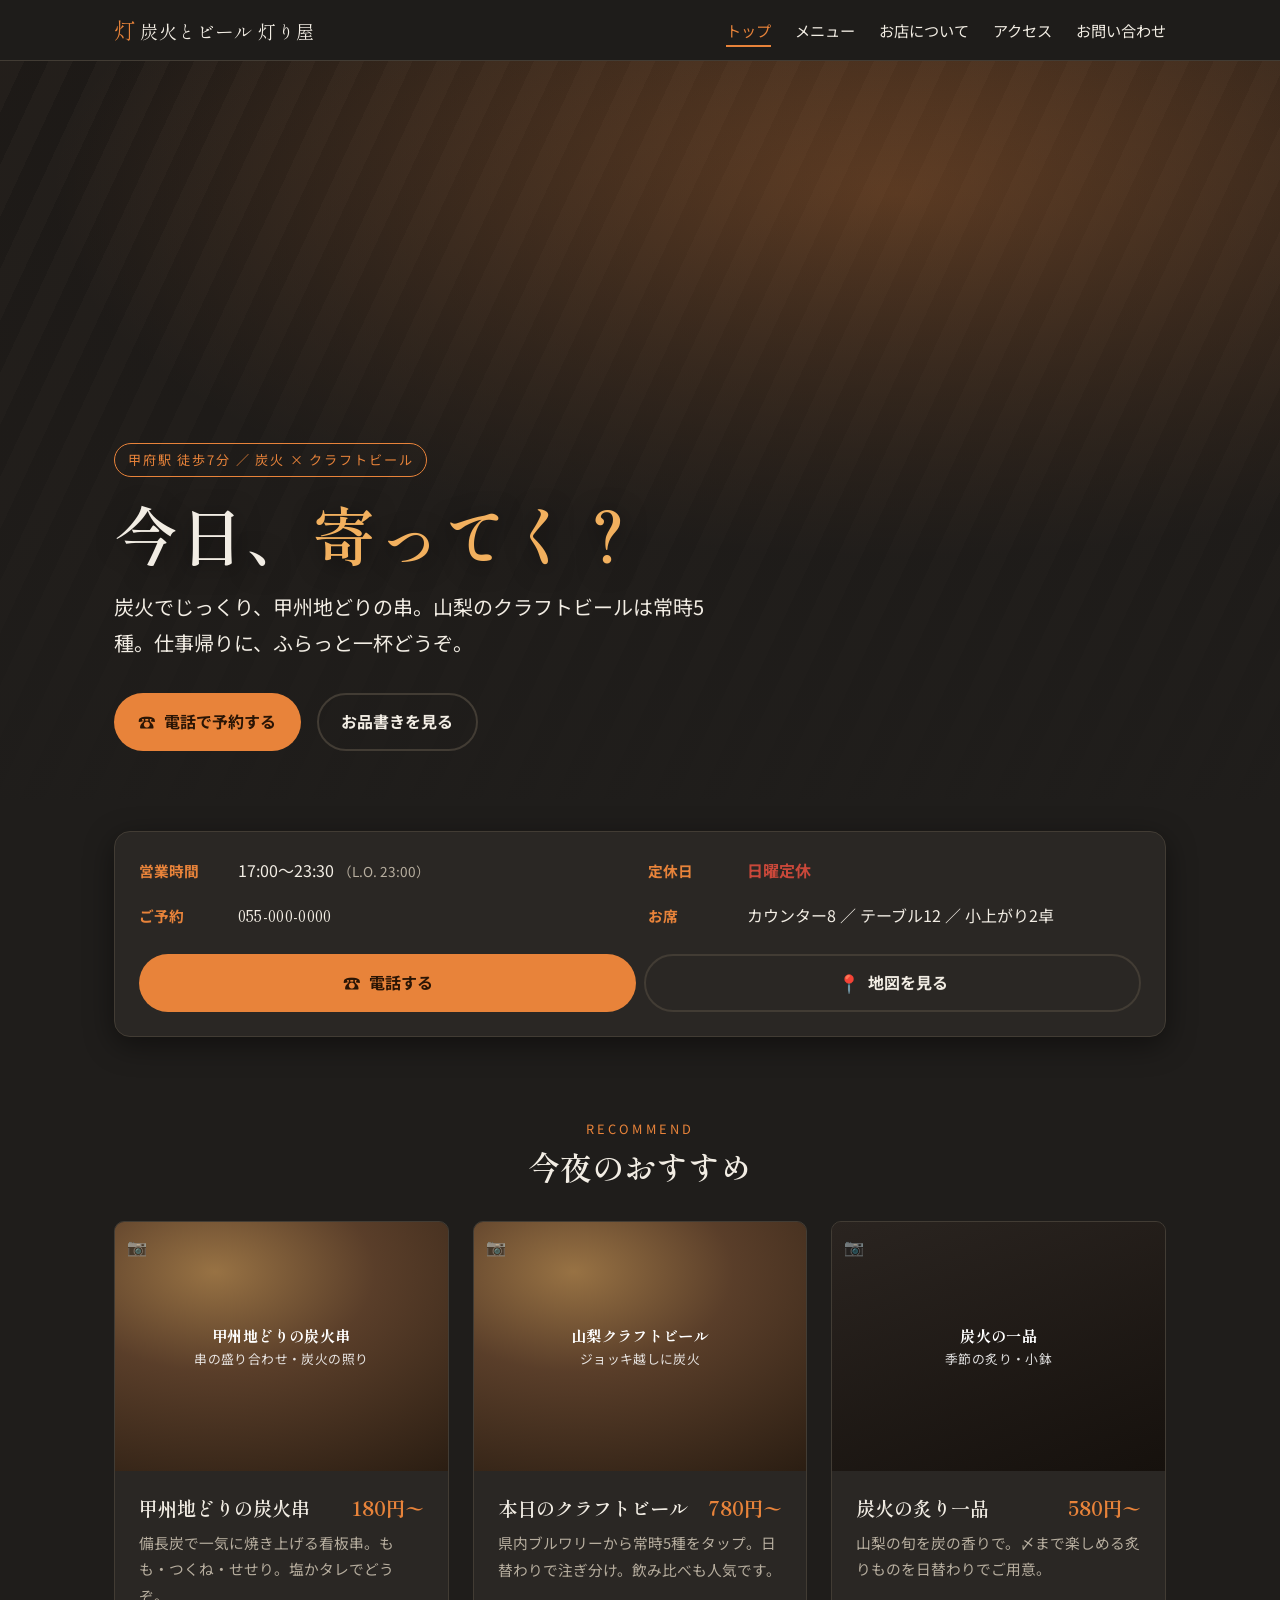
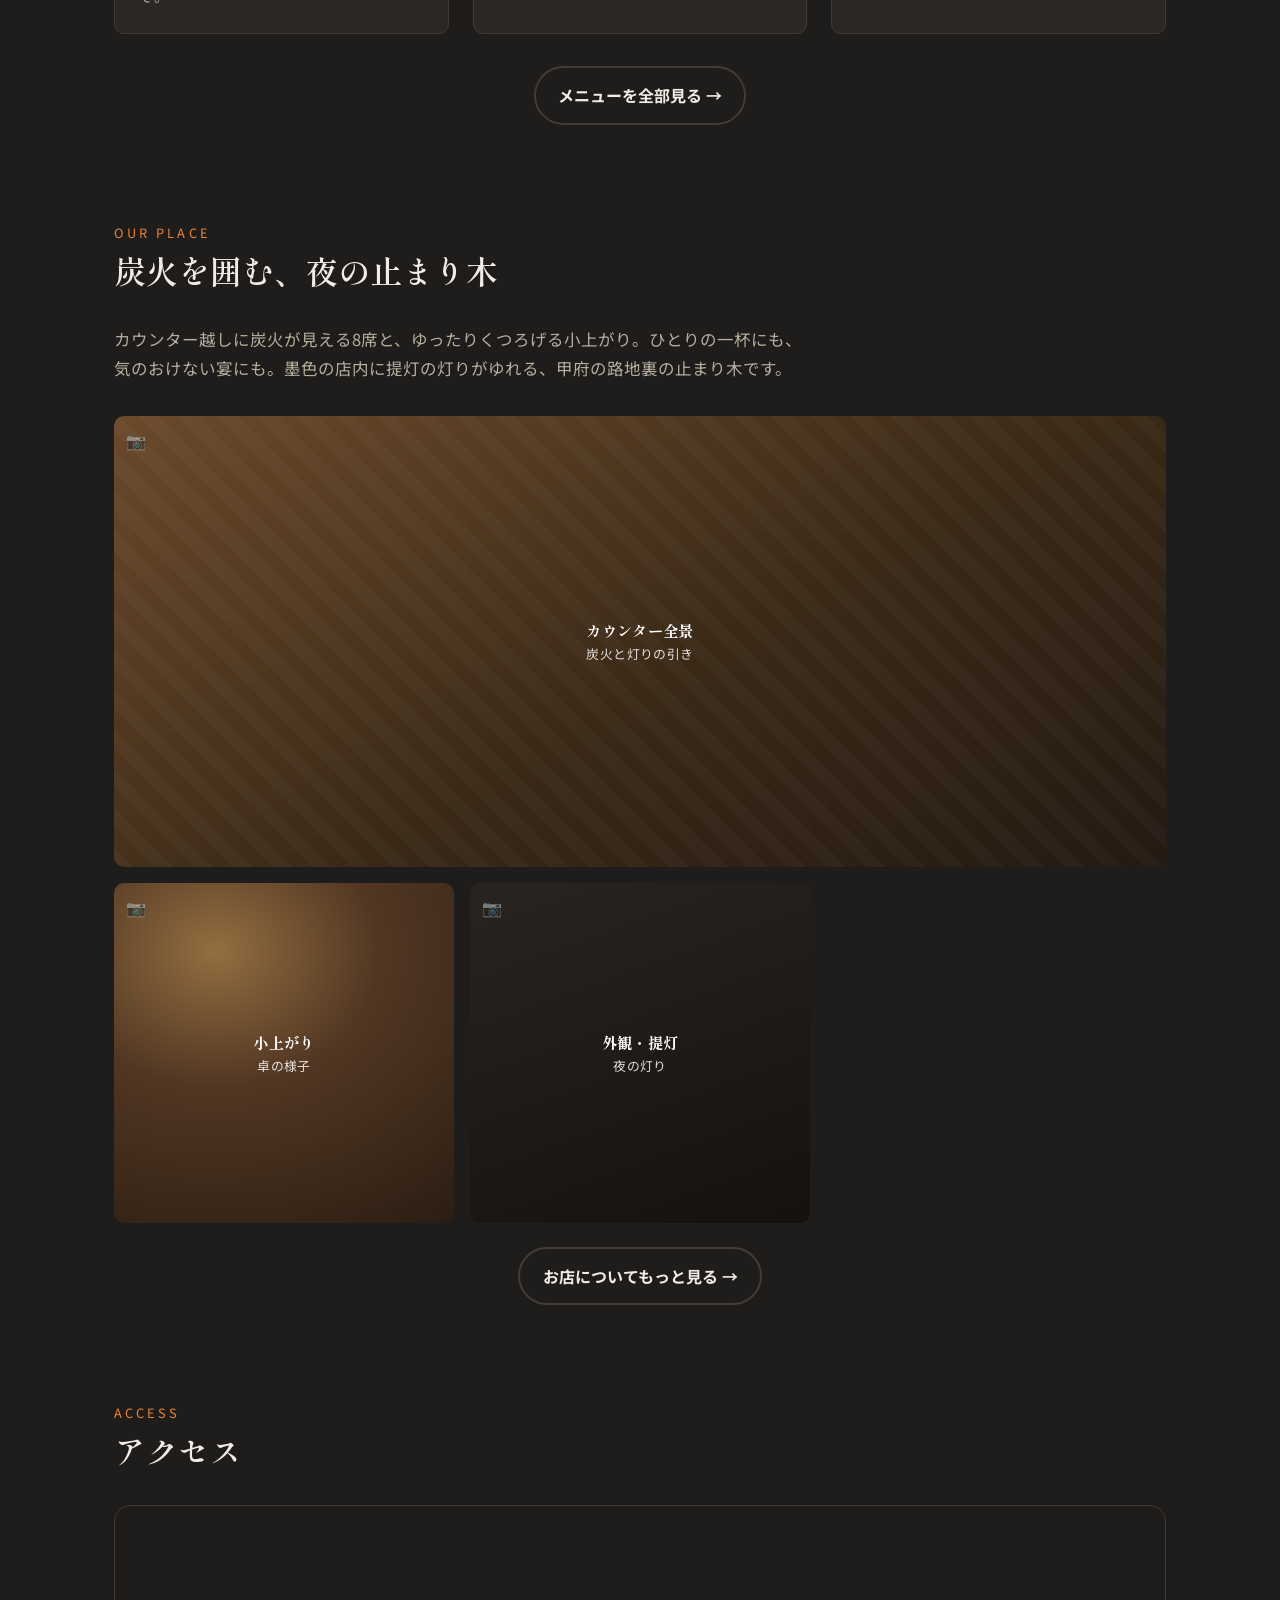
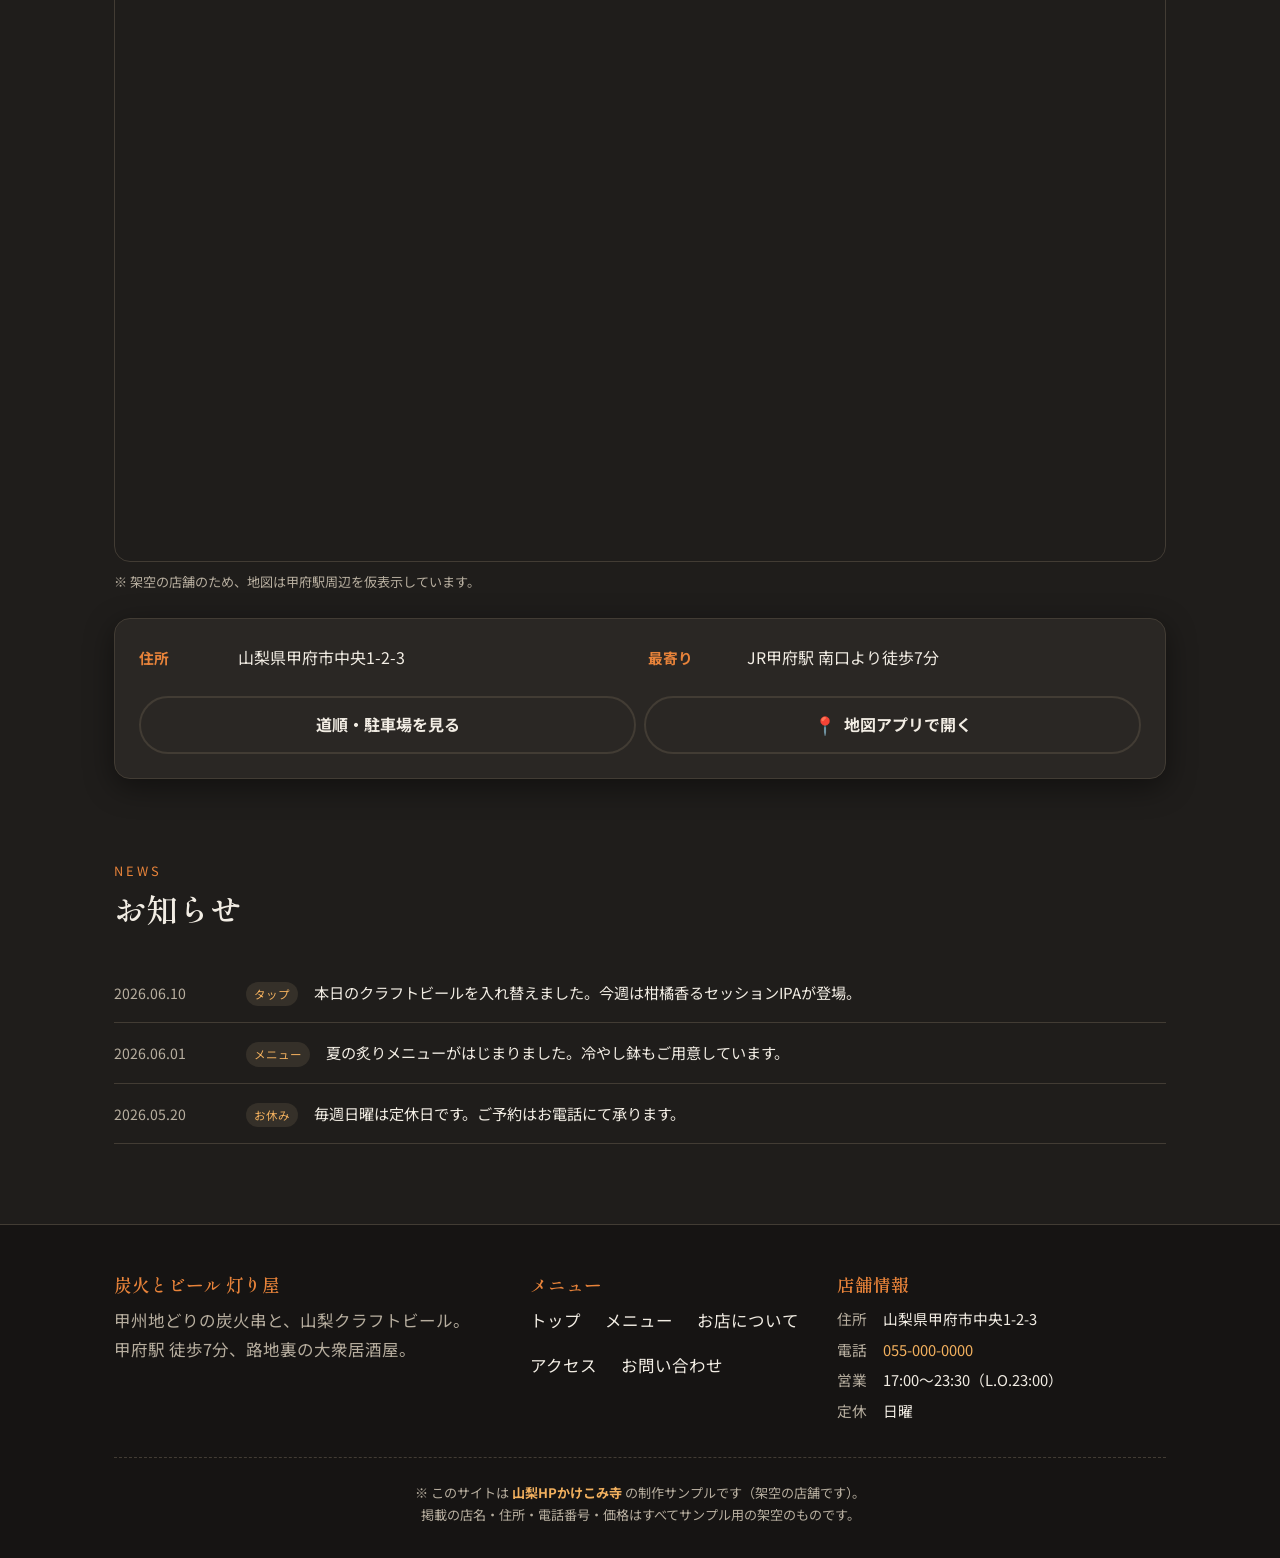
==== index.html @ 6043055e "炭火とビール 灯り屋 サンプルサイト 初版" ====
<!DOCTYPE html>
<html lang="ja">
<head>
  <!-- @parts: head-common（差し替え：title / description / og:url / og:image）
       他ページへ複製する際は title と description と og:url を変更する。 -->
  <meta charset="UTF-8">
  <meta name="viewport" content="width=device-width, initial-scale=1.0">
  <title>トップ｜炭火とビール 灯り屋</title>
  <meta name="description" content="甲府駅 徒歩7分。甲州地どりの炭火串と山梨クラフトビール常時5種。カウンターと小上がりの大衆居酒屋「灯り屋（あかりや）」。今日、寄ってく？">

  <!-- OGP -->
  <meta property="og:type" content="website">
  <meta property="og:site_name" content="炭火とビール 灯り屋">
  <meta property="og:title" content="炭火とビール 灯り屋｜甲府の炭火串とクラフトビール">
  <meta property="og:description" content="甲州地どりの炭火串と山梨クラフトビール常時5種。甲府駅 徒歩7分の大衆居酒屋。">
  <meta property="og:url" content="./index.html">
  <meta property="og:image" content="./assets/img/ogp.png">
  <meta name="twitter:card" content="summary_large_image">

  <link rel="icon" type="image/svg+xml" href="assets/img/favicon.svg">
  <link rel="preconnect" href="https://fonts.googleapis.com">
  <link rel="preconnect" href="https://fonts.gstatic.com" crossorigin>
  <link href="https://fonts.googleapis.com/css2?family=Noto+Sans+JP:wght@400;500;700&family=Shippori+Mincho:wght@500;600;700&display=swap" rel="stylesheet">
  <link rel="stylesheet" href="assets/css/style.css">
  <!-- /@parts -->
</head>
<body>
  <!-- @parts: header（差し替え：brand文言・ナビ項目。全ページ共通＝同一HTMLを複製）
       現在ページのナビには aria-current="page" を付ける。 -->
  <header class="site-header">
    <div class="container site-header__inner">
      <p class="brand">
        <a href="index.html">
          <span class="brand__mark">灯</span>
          <span class="brand__name">炭火とビール 灯り屋</span>
        </a>
      </p>
      <button class="nav-toggle" type="button" aria-expanded="false" aria-controls="globalNav" aria-label="メニューを開く">
        <span></span><span></span><span></span>
      </button>
      <nav class="global-nav" id="globalNav" aria-label="メインメニュー">
        <ul>
          <li><a href="index.html" aria-current="page">トップ</a></li>
          <li><a href="menu.html">メニュー</a></li>
          <li><a href="about.html">お店について</a></li>
          <li><a href="access.html">アクセス</a></li>
          <li><a href="contact.html">お問い合わせ</a></li>
        </ul>
      </nav>
    </div>
  </header>
  <!-- /@parts -->

  <main>
    <!-- ヒーロー（FV）：店の雰囲気＋キャッチ「今日、寄ってく？」 -->
    <section class="hero">
      <div class="hero__media">
        <div class="container hero__inner">
          <span class="hero__badge">甲府駅 徒歩7分 ／ 炭火 × クラフトビール</span>
          <h1 class="hero__catch">今日、<span class="em">寄ってく？</span></h1>
          <p class="hero__sub">炭火でじっくり、甲州地どりの串。山梨のクラフトビールは常時5種。仕事帰りに、ふらっと一杯どうぞ。</p>
          <div class="hero__cta">
            <a class="btn btn--primary" href="tel:055-000-0000"><span class="btn__ico">☎</span>電話で予約する</a>
            <a class="btn btn--ghost" href="menu.html">お品書きを見る</a>
          </div>
        </div>
      </div>
    </section>

    <!-- @parts: info-card（差し替え：営業時間・定休・tel・地図URL）
         FV直下に配置。「今やってる？電話は？地図は？」に即答する最重要ブロック。 -->
    <section class="section section--tight" id="info" aria-labelledby="info-title">
      <div class="container">
        <h2 class="sr-only" id="info-title">営業情報</h2>
        <div class="info-card">
          <div class="info-card__grid">
            <dl class="info-row">
              <dt>営業時間</dt>
              <dd>17:00〜23:30 <span class="lo">（L.O. 23:00）</span></dd>
            </dl>
            <dl class="info-row">
              <dt>定休日</dt>
              <dd><span class="badge-closed">日曜定休</span></dd>
            </dl>
            <dl class="info-row">
              <dt>ご予約</dt>
              <dd class="info-card__tel"><a href="tel:055-000-0000">055-000-0000</a></dd>
            </dl>
            <dl class="info-row">
              <dt>お席</dt>
              <dd>カウンター8 ／ テーブル12 ／ 小上がり2卓</dd>
            </dl>
          </div>
          <div class="info-card__actions">
            <a class="btn btn--primary" href="tel:055-000-0000"><span class="btn__ico">☎</span>電話する</a>
            <a class="btn btn--ghost" href="https://www.google.com/maps/search/?api=1&query=山梨県甲府市中央1-2-3" target="_blank" rel="noopener"><span class="btn__ico">📍</span>地図を見る</a>
          </div>
        </div>
      </div>
    </section>
    <!-- /@parts -->

    <!-- @parts: recommend-grid（差し替え：3品の画像・名前・価格・説明）
         画像は .ph（CSSダミー）。撮影後 <img> に差し替える。 -->
    <section class="section" id="recommend" aria-labelledby="rec-title">
      <div class="container">
        <header class="section-head section-head--center">
          <span class="section-head__en">RECOMMEND</span>
          <h2 class="section-head__ja" id="rec-title">今夜のおすすめ</h2>
        </header>
        <div class="recommend__grid">

          <article class="rec-card">
            <div class="rec-card__media">
              <div class="ph ph--warm"><span class="ph__label"><strong>甲州地どりの炭火串</strong>串の盛り合わせ・炭火の照り</span></div>
            </div>
            <div class="rec-card__body">
              <h3 class="rec-card__name">甲州地どりの炭火串 <span class="rec-card__price">180円〜</span></h3>
              <p class="rec-card__desc">備長炭で一気に焼き上げる看板串。もも・つくね・せせり。塩かタレでどうぞ。</p>
            </div>
          </article>

          <article class="rec-card">
            <div class="rec-card__media">
              <div class="ph ph--warm"><span class="ph__label"><strong>山梨クラフトビール</strong>ジョッキ越しに炭火</span></div>
            </div>
            <div class="rec-card__body">
              <h3 class="rec-card__name">本日のクラフトビール <span class="rec-card__price">780円〜</span></h3>
              <p class="rec-card__desc">県内ブルワリーから常時5種をタップ。日替わりで注ぎ分け。飲み比べも人気です。</p>
            </div>
          </article>

          <article class="rec-card">
            <div class="rec-card__media">
              <div class="ph ph--dark"><span class="ph__label"><strong>炭火の一品</strong>季節の炙り・小鉢</span></div>
            </div>
            <div class="rec-card__body">
              <h3 class="rec-card__name">炭火の炙り一品 <span class="rec-card__price">580円〜</span></h3>
              <p class="rec-card__desc">山梨の旬を炭の香りで。〆まで楽しめる炙りものを日替わりでご用意。</p>
            </div>
          </article>

        </div>
        <p class="center" style="margin-top:var(--space-5)">
          <a class="btn btn--ghost" href="menu.html">メニューを全部見る →</a>
        </p>
      </div>
    </section>
    <!-- /@parts -->

    <!-- 店内紹介 -->
    <section class="section" id="store" aria-labelledby="store-title">
      <div class="container">
        <header class="section-head">
          <span class="section-head__en">OUR PLACE</span>
          <h2 class="section-head__ja" id="store-title">炭火を囲む、夜の止まり木</h2>
        </header>
        <p class="lead">カウンター越しに炭火が見える8席と、ゆったりくつろげる小上がり。ひとりの一杯にも、気のおけない宴にも。墨色の店内に提灯の灯りがゆれる、甲府の路地裏の止まり木です。</p>
        <div class="gallery" style="margin-top:var(--space-5)">
          <div class="gallery__item"><div class="ph"><span class="ph__label"><strong>カウンター全景</strong>炭火と灯りの引き</span></div></div>
          <div class="gallery__item"><div class="ph ph--warm"><span class="ph__label"><strong>小上がり</strong>卓の様子</span></div></div>
          <div class="gallery__item"><div class="ph ph--dark"><span class="ph__label"><strong>外観・提灯</strong>夜の灯り</span></div></div>
        </div>
        <p class="center" style="margin-top:var(--space-4)">
          <a class="btn btn--ghost" href="about.html">お店についてもっと見る →</a>
        </p>
      </div>
    </section>

    <!-- @parts: access-section（トップ用ダイジェスト。詳細は access.html） -->
    <section class="section" id="access" aria-labelledby="access-title">
      <div class="container">
        <header class="section-head">
          <span class="section-head__en">ACCESS</span>
          <h2 class="section-head__ja" id="access-title">アクセス</h2>
        </header>
        <div class="map-embed">
          <iframe
            title="灯り屋 周辺地図（甲府駅周辺・仮表示）"
            src="https://www.google.com/maps?q=%E7%94%B2%E5%BA%9C%E9%A7%85&output=embed"
            loading="lazy" referrerpolicy="no-referrer-when-downgrade"></iframe>
        </div>
        <p class="map-note">※ 架空の店舗のため、地図は甲府駅周辺を仮表示しています。</p>
        <div class="info-card" style="margin-top:var(--space-4)">
          <div class="info-card__grid">
            <dl class="info-row"><dt>住所</dt><dd>山梨県甲府市中央1-2-3</dd></dl>
            <dl class="info-row"><dt>最寄り</dt><dd>JR甲府駅 南口より徒歩7分</dd></dl>
          </div>
          <div class="info-card__actions">
            <a class="btn btn--ghost" href="access.html">道順・駐車場を見る</a>
            <a class="btn btn--ghost" href="https://www.google.com/maps/search/?api=1&query=山梨県甲府市中央1-2-3" target="_blank" rel="noopener"><span class="btn__ico">📍</span>地図アプリで開く</a>
          </div>
        </div>
      </div>
    </section>
    <!-- /@parts -->

    <!-- @parts: news-list（差し替え：日付・タグ・本文。新着を上に足すだけ） -->
    <section class="section section--tight" id="news" aria-labelledby="news-title">
      <div class="container">
        <header class="section-head">
          <span class="section-head__en">NEWS</span>
          <h2 class="section-head__ja" id="news-title">お知らせ</h2>
        </header>
        <ul class="news-list">
          <li class="news-item">
            <span class="news-item__date">2026.06.10</span>
            <span class="news-item__tag">タップ</span>
            <span class="news-item__text">本日のクラフトビールを入れ替えました。今週は柑橘香るセッションIPAが登場。</span>
          </li>
          <li class="news-item">
            <span class="news-item__date">2026.06.01</span>
            <span class="news-item__tag">メニュー</span>
            <span class="news-item__text">夏の炙りメニューがはじまりました。冷やし鉢もご用意しています。</span>
          </li>
          <li class="news-item">
            <span class="news-item__date">2026.05.20</span>
            <span class="news-item__tag">お休み</span>
            <span class="news-item__text">毎週日曜は定休日です。ご予約はお電話にて承ります。</span>
          </li>
        </ul>
      </div>
    </section>
    <!-- /@parts -->
  </main>

  <!-- @parts: footer（全ページ共通＝同一HTMLを複製。サンプル注記は必ず残す） -->
  <footer class="site-footer">
    <div class="container">
      <div class="site-footer__grid">
        <div>
          <h3>炭火とビール 灯り屋</h3>
          <p class="text-mute">甲州地どりの炭火串と、山梨クラフトビール。<br>甲府駅 徒歩7分、路地裏の大衆居酒屋。</p>
        </div>
        <nav class="site-footer__nav" aria-label="フッターメニュー">
          <h3>メニュー</h3>
          <ul>
            <li><a href="index.html">トップ</a></li>
            <li><a href="menu.html">メニュー</a></li>
            <li><a href="about.html">お店について</a></li>
            <li><a href="access.html">アクセス</a></li>
            <li><a href="contact.html">お問い合わせ</a></li>
          </ul>
        </nav>
        <div>
          <h3>店舗情報</h3>
          <dl>
            <dt>住所</dt><dd>山梨県甲府市中央1-2-3</dd>
            <dt>電話</dt><dd><a href="tel:055-000-0000">055-000-0000</a></dd>
            <dt>営業</dt><dd>17:00〜23:30（L.O.23:00）</dd>
            <dt>定休</dt><dd>日曜</dd>
          </dl>
        </div>
      </div>
      <p class="footer-note">
        ※ このサイトは <strong>山梨HPかけこみ寺</strong> の制作サンプルです（架空の店舗です）。<br>
        掲載の店名・住所・電話番号・価格はすべてサンプル用の架空のものです。
      </p>
    </div>
  </footer>
  <!-- /@parts -->

  <!-- @parts: mobile-callbar（差し替え：tel番号・地図URL。スマホのみ表示） -->
  <nav class="callbar" aria-label="クイック操作">
    <a class="callbar__tel" href="tel:055-000-0000"><span class="callbar__ico">☎</span>電話する</a>
    <a class="callbar__map" href="https://www.google.com/maps/search/?api=1&query=山梨県甲府市中央1-2-3" target="_blank" rel="noopener"><span class="callbar__ico">📍</span>地図を見る</a>
  </nav>
  <!-- /@parts -->

  <script src="assets/js/main.js"></script>
</body>
</html>
---- assets/css/style.css ----
/* ==========================================================================
   炭火とビール 灯り屋 — style.css
   山梨HPかけこみ寺 制作サンプル
   --------------------------------------------------------------------------
   色・余白・フォントは :root に集約。実案件への流用時はここを差し替える。
   目次:
     1. @parts: design-tokens（CSS変数）
     2. リセット & ベース
     3. レイアウト・ユーティリティ
     4. @parts: header
     5. @parts: mobile-callbar（固定電話バー）
     6. @parts: footer
     7. ボタン
     8. ヒーロー（FV）
     9. @parts: info-card（営業情報カード）
    10. @parts: recommend-grid（おすすめ3品）
    11. セクション共通・見出し
    12. @parts: menu-category（メニュー表）／本日のタップ
    13. about（こだわり・ギャラリー）
    14. @parts: access-section（地図・道順・駐車場）
    15. @parts: news-list（お知らせ）
    16. contact（電話導線・フォーム）
    17. 404
    18. プレースホルダ画像（CSSダミー）
    19. レスポンシブ（768px / 1200px）
   ========================================================================== */

/* 1. ====================================================================== */
/* @parts: design-tokens
   実案件への流用時、ほぼここだけ書き換えれば配色・余白が切り替わる。 */
:root {
  /* ---- 配色 ---- */
  --color-bg:        #1F1D1B; /* 墨色（地） */
  --color-bg-2:      #2A2724; /* 一段明るい墨（カード等） */
  --color-bg-3:      #353029; /* さらに明るい面 */
  --color-text:      #F2EDE4; /* 生成りの文字色 */
  --color-text-mute: #B7AE9F; /* 補足テキスト */
  --color-accent:    #E8833A; /* 炭火・提灯の暖色（主アクセント） */
  --color-accent-2:  #F2B05E; /* 明るい暖色（ホバー等） */
  --color-wood:      #6B4A2B; /* 木の質感の差し色 */
  --color-line:      #423C34; /* 区切り線 */
  --color-danger:    #C9483A; /* 注意・定休など */

  /* ---- フォント ---- */
  --font-body:    "Noto Sans JP", system-ui, sans-serif;
  --font-heading: "Shippori Mincho", "Noto Serif JP", serif;

  /* ---- 余白スケール ---- */
  --space-1: 0.25rem;
  --space-2: 0.5rem;
  --space-3: 1rem;
  --space-4: 1.5rem;
  --space-5: 2rem;
  --space-6: 3rem;
  --space-7: 4rem;

  /* ---- レイアウト ---- */
  --maxw: 1100px;
  --radius: 10px;
  --radius-lg: 16px;
  --shadow: 0 8px 30px rgba(0,0,0,.45);

  /* ---- 固定バーの高さ（スマホ） ---- */
  --mobilebar-h: 64px;
}
/* /@parts */

/* 2. リセット & ベース ================================================== */
*, *::before, *::after { box-sizing: border-box; }
* { margin: 0; padding: 0; }
html { -webkit-text-size-adjust: 100%; scroll-behavior: smooth; }

body {
  font-family: var(--font-body);
  background: var(--color-bg);
  color: var(--color-text);
  line-height: 1.8;
  font-size: 16px;
  /* 下部の固定バーに本文が隠れないよう余白を確保（スマホ） */
  padding-bottom: calc(var(--mobilebar-h) + env(safe-area-inset-bottom, 0px));
}

img { max-width: 100%; height: auto; display: block; }
a { color: var(--color-accent-2); text-decoration: none; }
a:hover { text-decoration: underline; }
ul { list-style: none; }
h1, h2, h3, h4 { font-family: var(--font-heading); font-weight: 600; line-height: 1.4; }

:focus-visible { outline: 2px solid var(--color-accent-2); outline-offset: 2px; }

/* 3. レイアウト・ユーティリティ ======================================== */
.container { width: 100%; max-width: var(--maxw); margin-inline: auto; padding-inline: var(--space-4); }
.section { padding-block: var(--space-6); }
.section--tight { padding-block: var(--space-5); }
.text-mute { color: var(--color-text-mute); }
.accent { color: var(--color-accent); }
.center { text-align: center; }
.sr-only {
  position: absolute; width: 1px; height: 1px; padding: 0; margin: -1px;
  overflow: hidden; clip: rect(0,0,0,0); white-space: nowrap; border: 0;
}

/* 4. ====================================================================== */
/* @parts: header（差し替え：店名ロゴ文言・ナビ項目） */
.site-header {
  position: sticky; top: 0; z-index: 50;
  background: rgba(31,29,27,.92);
  backdrop-filter: blur(6px);
  border-bottom: 1px solid var(--color-line);
}
.site-header__inner {
  display: flex; align-items: center; justify-content: space-between;
  gap: var(--space-3); min-height: 60px;
}
.brand { display: flex; align-items: baseline; gap: .5em; font-family: var(--font-heading); }
.brand__mark { color: var(--color-accent); font-size: 1.35rem; }
.brand__name { font-size: 1.15rem; letter-spacing: .04em; }
.brand__sub { font-size: .7rem; color: var(--color-text-mute); letter-spacing: .1em; }
.brand a { color: inherit; }
.brand a:hover { text-decoration: none; }

.nav-toggle {
  display: inline-flex; flex-direction: column; gap: 5px;
  width: 44px; height: 44px; align-items: center; justify-content: center;
  background: transparent; border: 1px solid var(--color-line); border-radius: 8px;
  cursor: pointer;
}
.nav-toggle span { display: block; width: 22px; height: 2px; background: var(--color-text); transition: .25s; }
.nav-toggle[aria-expanded="true"] span:nth-child(1) { transform: translateY(7px) rotate(45deg); }
.nav-toggle[aria-expanded="true"] span:nth-child(2) { opacity: 0; }
.nav-toggle[aria-expanded="true"] span:nth-child(3) { transform: translateY(-7px) rotate(-45deg); }

.global-nav ul { display: flex; gap: var(--space-4); }
.global-nav a {
  color: var(--color-text); font-size: .95rem; padding-block: .3em;
  border-bottom: 2px solid transparent;
}
.global-nav a:hover { color: var(--color-accent-2); text-decoration: none; }
.global-nav a[aria-current="page"] { color: var(--color-accent); border-bottom-color: var(--color-accent); }
/* /@parts */

/* 5. ====================================================================== */
/* @parts: mobile-callbar（差し替え：tel番号・地図URL）
   スマホ最重要UI。画面下に固定で [電話する][地図を見る]。 */
.callbar {
  position: fixed; left: 0; right: 0; bottom: 0; z-index: 60;
  display: grid; grid-template-columns: 1fr 1fr;
  background: var(--color-bg-2);
  border-top: 1px solid var(--color-line);
  padding-bottom: env(safe-area-inset-bottom, 0px);
}
.callbar a {
  display: flex; align-items: center; justify-content: center; gap: .4em;
  min-height: var(--mobilebar-h); font-weight: 700; font-size: 1.02rem;
  color: var(--color-text); text-decoration: none;
}
.callbar a:hover { text-decoration: none; }
.callbar__tel { background: var(--color-accent); color: #2a1505; }
.callbar__map { background: var(--color-bg-3); }
.callbar__ico { font-size: 1.2em; line-height: 1; }
/* デスクトップでは非表示（スマホ限定UI） */
@media (min-width: 768px) { .callbar { display: none; } body { padding-bottom: 0; } }
/* /@parts */

/* 6. ====================================================================== */
/* @parts: footer（差し替え：店名・住所・tel・サンプル注記は固定で残す） */
.site-footer {
  background: #161413; border-top: 1px solid var(--color-line);
  padding-block: var(--space-6) var(--space-5); margin-top: var(--space-6);
}
.site-footer__grid { display: grid; gap: var(--space-5); grid-template-columns: 1fr; }
.site-footer h3 { font-size: 1.1rem; color: var(--color-accent); margin-bottom: var(--space-2); }
.site-footer__nav ul { display: flex; flex-wrap: wrap; gap: var(--space-3) var(--space-4); }
.site-footer__nav a { color: var(--color-text); }
.site-footer dl { display: grid; grid-template-columns: auto 1fr; gap: .3em var(--space-3); font-size: .92rem; }
.site-footer dt { color: var(--color-text-mute); }
.footer-note {
  margin-top: var(--space-5); padding-top: var(--space-4);
  border-top: 1px dashed var(--color-line);
  font-size: .82rem; color: var(--color-text-mute); text-align: center; line-height: 1.7;
}
.footer-note strong { color: var(--color-accent-2); font-weight: 700; }
/* /@parts */

/* 7. ボタン ============================================================= */
.btn {
  display: inline-flex; align-items: center; justify-content: center; gap: .5em;
  padding: .8em 1.4em; border-radius: 999px; font-weight: 700; font-size: 1rem;
  border: 2px solid transparent; cursor: pointer; text-align: center;
  transition: transform .15s, background .2s, color .2s;
}
.btn:hover { text-decoration: none; transform: translateY(-2px); }
.btn--primary { background: var(--color-accent); color: #2a1505; }
.btn--primary:hover { background: var(--color-accent-2); }
.btn--ghost { background: transparent; color: var(--color-text); border-color: var(--color-line); }
.btn--ghost:hover { border-color: var(--color-accent); color: var(--color-accent-2); }
.btn--block { width: 100%; }
.btn__ico { font-size: 1.1em; line-height: 1; }

/* 8. ヒーロー（FV） ==================================================== */
.hero { position: relative; overflow: hidden; }
.hero__media {
  /* 写真差し替え場所：背景画像をここに指定（現状はCSSダミー） */
  min-height: 78vh; display: grid; align-items: end;
  background:
    linear-gradient(180deg, rgba(31,29,27,.15) 0%, rgba(31,29,27,.55) 55%, rgba(31,29,27,.96) 100%),
    radial-gradient(120% 90% at 70% 18%, rgba(232,131,58,.42), rgba(232,131,58,0) 55%),
    repeating-linear-gradient(115deg, #241f1b 0 22px, #1d1916 22px 44px),
    var(--color-bg);
}
.hero__inner { padding-block: var(--space-7) var(--space-6); }
.hero__catch {
  font-family: var(--font-heading);
  font-size: clamp(2.2rem, 8vw, 4rem); line-height: 1.25; letter-spacing: .03em;
  text-shadow: 0 4px 24px rgba(0,0,0,.6);
}
.hero__catch .em { color: var(--color-accent-2); }
.hero__sub { margin-top: var(--space-3); font-size: clamp(1rem, 3.6vw, 1.25rem); color: var(--color-text); max-width: 30em; }
.hero__cta { margin-top: var(--space-5); display: flex; flex-wrap: wrap; gap: var(--space-3); }
.hero__badge {
  display: inline-block; margin-bottom: var(--space-3);
  font-size: .82rem; letter-spacing: .14em; color: var(--color-accent);
  border: 1px solid var(--color-accent); border-radius: 999px; padding: .3em 1em;
}

/* 9. ====================================================================== */
/* @parts: info-card（差し替え：営業時間・定休・tel・地図URL）
   FV直下の最重要情報。営業中かどうかを外で探す人がまず見る。 */
.info-card {
  background: var(--color-bg-2); border: 1px solid var(--color-line);
  border-radius: var(--radius-lg); padding: var(--space-4); box-shadow: var(--shadow);
}
.info-card__grid { display: grid; gap: var(--space-3); grid-template-columns: 1fr; }
.info-row { display: grid; grid-template-columns: 5.5em 1fr; gap: var(--space-2); align-items: baseline; }
.info-row dt { color: var(--color-accent); font-weight: 700; font-size: .92rem; }
.info-row dd { font-size: 1rem; }
.info-row dd .lo { color: var(--color-text-mute); font-size: .85rem; }
.info-card__tel { font-family: var(--font-heading); font-size: 1.6rem; color: var(--color-text); letter-spacing: .02em; }
.info-card__tel a { color: inherit; }
.info-card__actions { margin-top: var(--space-4); display: grid; gap: var(--space-2); grid-template-columns: 1fr 1fr; }
.badge-closed { color: var(--color-danger); font-weight: 700; }
/* /@parts */

/* 10. ===================================================================== */
/* @parts: recommend-grid（差し替え：3品の画像・名前・価格・説明） */
.recommend__grid { display: grid; gap: var(--space-4); grid-template-columns: 1fr; }
.rec-card {
  background: var(--color-bg-2); border: 1px solid var(--color-line);
  border-radius: var(--radius); overflow: hidden; display: flex; flex-direction: column;
}
.rec-card__media { aspect-ratio: 4 / 3; }
.rec-card__body { padding: var(--space-4); display: flex; flex-direction: column; gap: var(--space-2); flex: 1; }
.rec-card__name { font-size: 1.2rem; display: flex; justify-content: space-between; align-items: baseline; gap: var(--space-2); }
.rec-card__price { color: var(--color-accent); font-weight: 700; white-space: nowrap; }
.rec-card__desc { color: var(--color-text-mute); font-size: .92rem; }
/* /@parts */

/* 11. セクション共通・見出し =========================================== */
.section-head { margin-bottom: var(--space-5); }
.section-head__ja { font-size: clamp(1.5rem, 5vw, 2rem); }
.section-head__en { display: block; font-family: var(--font-body); font-size: .8rem; letter-spacing: .24em; color: var(--color-accent); margin-bottom: .3em; }
.section-head--center { text-align: center; }
.lead { color: var(--color-text-mute); max-width: 42em; }
.page-head { background: var(--color-bg-2); border-bottom: 1px solid var(--color-line); padding-block: var(--space-6) var(--space-5); }
.page-head h1 { font-size: clamp(1.8rem, 6vw, 2.6rem); }

/* 12. ===================================================================== */
/* @parts: menu-category（差し替え：カテゴリ名・品目・価格）
   品名と価格の2カラム。dl/divの繰り返しで増減が容易。 */
.menu-cat { margin-bottom: var(--space-6); }
.menu-cat__title { font-size: 1.35rem; color: var(--color-accent); padding-bottom: var(--space-2); border-bottom: 2px solid var(--color-line); margin-bottom: var(--space-4); display: flex; align-items: baseline; gap: .6em; }
.menu-cat__title small { font-family: var(--font-body); font-size: .72rem; letter-spacing: .12em; color: var(--color-text-mute); }
.menu-list { display: grid; gap: var(--space-1); }
.menu-item { display: grid; grid-template-columns: 1fr auto; gap: var(--space-3); align-items: baseline; padding: .55em 0; border-bottom: 1px dashed var(--color-line); }
.menu-item__name { font-size: 1.02rem; }
.menu-item__name .note { display: block; font-size: .82rem; color: var(--color-text-mute); }
.menu-item__price { color: var(--color-accent-2); font-weight: 700; white-space: nowrap; font-family: var(--font-heading); }
.menu-note { font-size: .82rem; color: var(--color-text-mute); margin-top: var(--space-3); }
/* /@parts */

/* 本日のタップ（クラフトビール更新枠：ここだけ差し替えれば日々更新できる） */
.tap-board { background: linear-gradient(160deg, var(--color-bg-3), var(--color-bg-2)); border: 1px solid var(--color-accent); border-radius: var(--radius-lg); padding: var(--space-4); box-shadow: var(--shadow); }
.tap-board__head { display: flex; align-items: center; gap: .6em; margin-bottom: var(--space-3); }
.tap-board__head h2 { font-size: 1.3rem; }
.tap-board__date { font-size: .82rem; color: var(--color-text-mute); }
.tap-list { display: grid; gap: var(--space-2); grid-template-columns: 1fr; }
.tap-item { display: grid; grid-template-columns: 1.6em 1fr auto; gap: var(--space-2); align-items: baseline; padding: .5em 0; border-bottom: 1px dashed var(--color-line); }
.tap-item__no { color: var(--color-accent); font-family: var(--font-heading); font-weight: 700; }
.tap-item__name { font-weight: 700; }
.tap-item__name .style { display: block; font-weight: 400; font-size: .82rem; color: var(--color-text-mute); }
.tap-item__price { color: var(--color-accent-2); font-weight: 700; white-space: nowrap; }

/* 13. about ============================================================= */
.feature-list { display: grid; gap: var(--space-4); grid-template-columns: 1fr; }
.feature { background: var(--color-bg-2); border: 1px solid var(--color-line); border-radius: var(--radius); padding: var(--space-4); border-left: 4px solid var(--color-accent); }
.feature h3 { font-size: 1.2rem; margin-bottom: var(--space-2); }
.feature p { color: var(--color-text-mute); font-size: .95rem; }
.gallery { display: grid; gap: var(--space-3); grid-template-columns: repeat(2, 1fr); }
.gallery__item { aspect-ratio: 1 / 1; border-radius: var(--radius); overflow: hidden; }
.gallery__item:first-child { grid-column: 1 / -1; aspect-ratio: 16 / 9; }

/* 14. ===================================================================== */
/* @parts: access-section（差し替え：地図iframe・住所・道順・駐車場） */
.map-embed { position: relative; width: 100%; aspect-ratio: 16 / 10; border-radius: var(--radius-lg); overflow: hidden; border: 1px solid var(--color-line); }
.map-embed iframe { position: absolute; inset: 0; width: 100%; height: 100%; border: 0; filter: saturate(.85) contrast(.95); }
.map-note { font-size: .82rem; color: var(--color-text-mute); margin-top: var(--space-2); }
.route-steps { display: grid; gap: var(--space-4); counter-reset: step; }
.route-step { display: grid; grid-template-columns: 1fr; gap: var(--space-3); background: var(--color-bg-2); border: 1px solid var(--color-line); border-radius: var(--radius); overflow: hidden; }
.route-step__media { aspect-ratio: 16 / 9; }
.route-step__body { padding: var(--space-4); }
.route-step__no { counter-increment: step; display: inline-flex; align-items: center; justify-content: center; width: 2em; height: 2em; border-radius: 50%; background: var(--color-accent); color: #2a1505; font-weight: 700; font-family: var(--font-heading); margin-bottom: var(--space-2); }
.route-step__no::before { content: "STEP " counter(step); position: absolute; left: -9999px; }
.parking-list { display: grid; gap: var(--space-3); }
.parking { display: grid; grid-template-columns: 1fr; gap: var(--space-1); background: var(--color-bg-2); border: 1px solid var(--color-line); border-radius: var(--radius); padding: var(--space-3) var(--space-4); }
.parking h3 { font-size: 1.05rem; }
.parking p { font-size: .9rem; color: var(--color-text-mute); }
/* /@parts */

/* 15. ===================================================================== */
/* @parts: news-list（差し替え：日付・タグ・本文。新着を上に足すだけ） */
.news-list { display: grid; gap: 0; }
.news-item { display: grid; grid-template-columns: 7em auto 1fr; gap: var(--space-3); align-items: baseline; padding: var(--space-3) 0; border-bottom: 1px solid var(--color-line); }
.news-item__date { color: var(--color-text-mute); font-size: .88rem; }
.news-item__tag { font-size: .72rem; padding: .15em .7em; border-radius: 999px; background: var(--color-bg-3); color: var(--color-accent-2); white-space: nowrap; }
.news-item__text { font-size: .95rem; }
/* /@parts */

/* 16. contact ========================================================== */
.reserve-cta { background: var(--color-bg-2); border: 1px solid var(--color-accent); border-radius: var(--radius-lg); padding: var(--space-5); text-align: center; box-shadow: var(--shadow); }
.reserve-cta h2 { font-size: 1.4rem; margin-bottom: var(--space-2); }
.reserve-cta__tel { font-family: var(--font-heading); font-size: 2rem; color: var(--color-accent); display: inline-block; margin-block: var(--space-2); }
.reserve-cta__tel a { color: inherit; }
.reserve-cta__hours { color: var(--color-text-mute); font-size: .9rem; }

.form { display: grid; gap: var(--space-4); max-width: 36em; }
.form__row { display: grid; gap: var(--space-1); }
.form__row label { font-weight: 700; font-size: .95rem; }
.form__row .req { color: var(--color-danger); font-size: .8rem; margin-left: .3em; }
.form__row input, .form__row textarea, .form__row select {
  font: inherit; color: var(--color-text); background: var(--color-bg-2);
  border: 1px solid var(--color-line); border-radius: var(--radius); padding: .7em .9em; width: 100%;
}
.form__row input:focus, .form__row textarea:focus, .form__row select:focus { border-color: var(--color-accent); outline: none; }
.form__note { font-size: .82rem; color: var(--color-text-mute); }

/* 17. 404 ============================================================== */
.notfound { text-align: center; padding-block: var(--space-7); }
.notfound__code { font-family: var(--font-heading); font-size: clamp(4rem, 18vw, 9rem); color: var(--color-accent); line-height: 1; }
.notfound__lead { color: var(--color-text-mute); margin-block: var(--space-3) var(--space-5); }

/* 18. プレースホルダ画像（CSSダミー） ================================== */
/* 写真が用意でき次第、img要素へ差し替える。ラベルは構図メモ。 */
.ph {
  position: relative; display: flex; align-items: center; justify-content: center;
  width: 100%; height: 100%; min-height: 120px; color: var(--color-text);
  text-align: center; padding: var(--space-3); overflow: hidden;
  background:
    repeating-linear-gradient(45deg, rgba(255,255,255,.025) 0 14px, transparent 14px 28px),
    linear-gradient(150deg, var(--color-wood) 0%, #3a2917 55%, #241a12 100%);
}
.ph::before {
  content: "📷"; position: absolute; top: 10px; left: 12px; font-size: 1rem; opacity: .55;
}
.ph--warm { background: radial-gradient(120% 100% at 30% 20%, rgba(242,176,94,.55), rgba(232,131,58,.25) 40%, #2a1d12 100%); }
.ph--dark { background: linear-gradient(160deg, #2a2420, #16110d); }
.ph__label { position: relative; font-size: .8rem; line-height: 1.5; color: rgba(255,255,255,.85); letter-spacing: .03em; max-width: 90%; }
.ph__label strong { display: block; font-family: var(--font-heading); font-size: .95rem; color: #fff; margin-bottom: .15em; }

/* 19. レスポンシブ ===================================================== */
/* タブレット以上 768px */
@media (min-width: 768px) {
  body { font-size: 16.5px; }
  .info-card__grid { grid-template-columns: 1fr 1fr; }
  .recommend__grid { grid-template-columns: repeat(3, 1fr); }
  .feature-list { grid-template-columns: repeat(3, 1fr); }
  .gallery { grid-template-columns: repeat(3, 1fr); }
  .route-step { grid-template-columns: 4fr 5fr; }
  .route-step__media { aspect-ratio: auto; min-height: 180px; }
  .parking-list { grid-template-columns: 1fr 1fr; }
  .site-footer__grid { grid-template-columns: 1.4fr 1fr 1.2fr; }
  .tap-list { grid-template-columns: 1fr 1fr; }
  .form--2col { grid-template-columns: 1fr 1fr; }
  .form--2col .form__row--full { grid-column: 1 / -1; }
}

/* デスクトップ 1200px */
@media (min-width: 1200px) {
  .hero__media { min-height: 82vh; }
  .gallery__item:first-child { aspect-ratio: 21 / 9; }
}

/* PCではハンバーガーを隠してナビ常時表示、スマホでは逆 */
@media (max-width: 767px) {
  .global-nav {
    position: absolute; top: 100%; left: 0; right: 0;
    background: var(--color-bg-2); border-bottom: 1px solid var(--color-line);
    max-height: 0; overflow: hidden; transition: max-height .3s ease;
  }
  .global-nav[data-open="true"] { max-height: 60vh; }
  .global-nav ul { flex-direction: column; gap: 0; padding: var(--space-2) var(--space-4); }
  .global-nav li { border-bottom: 1px solid var(--color-line); }
  .global-nav li:last-child { border-bottom: 0; }
  .global-nav a { display: block; padding: .9em 0; }
}
@media (min-width: 768px) {
  .nav-toggle { display: none; }
}

/* モーション配慮 */
@media (prefers-reduced-motion: reduce) {
  * { scroll-behavior: auto !important; transition: none !important; }
}
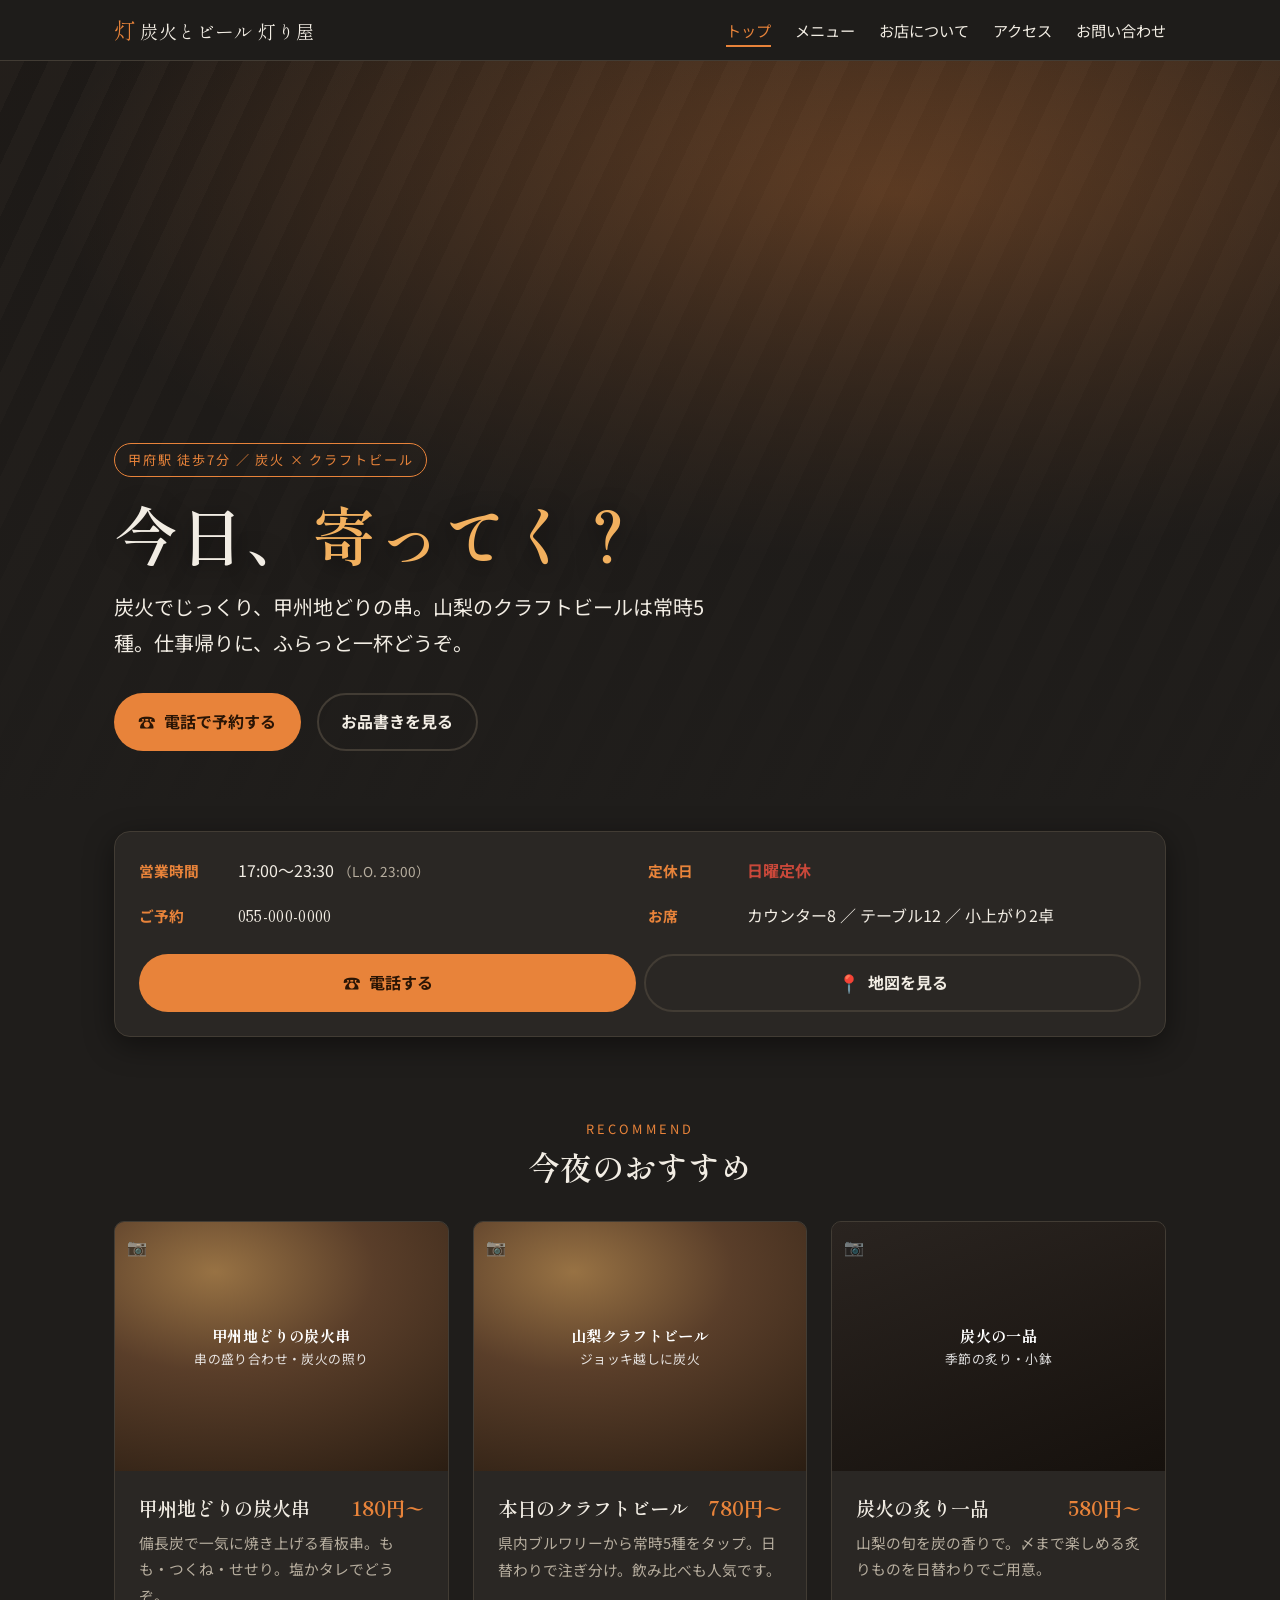
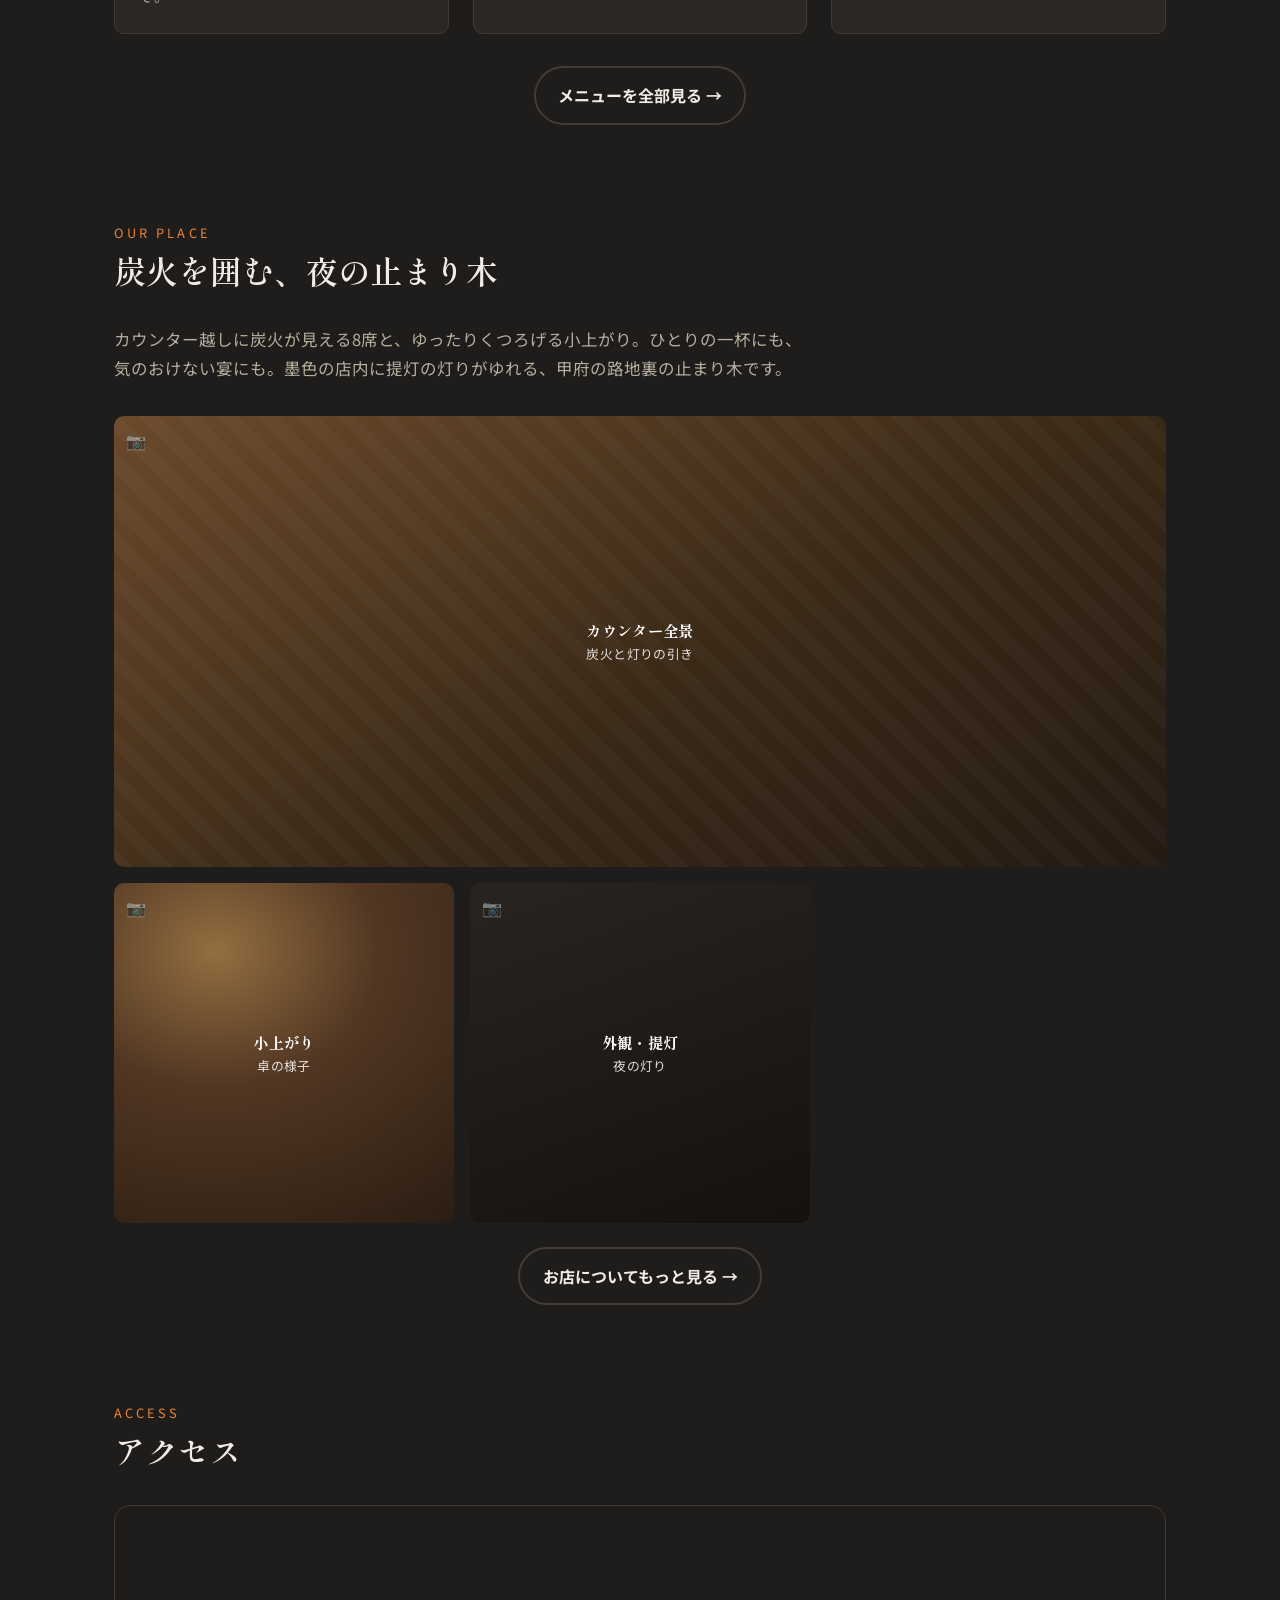
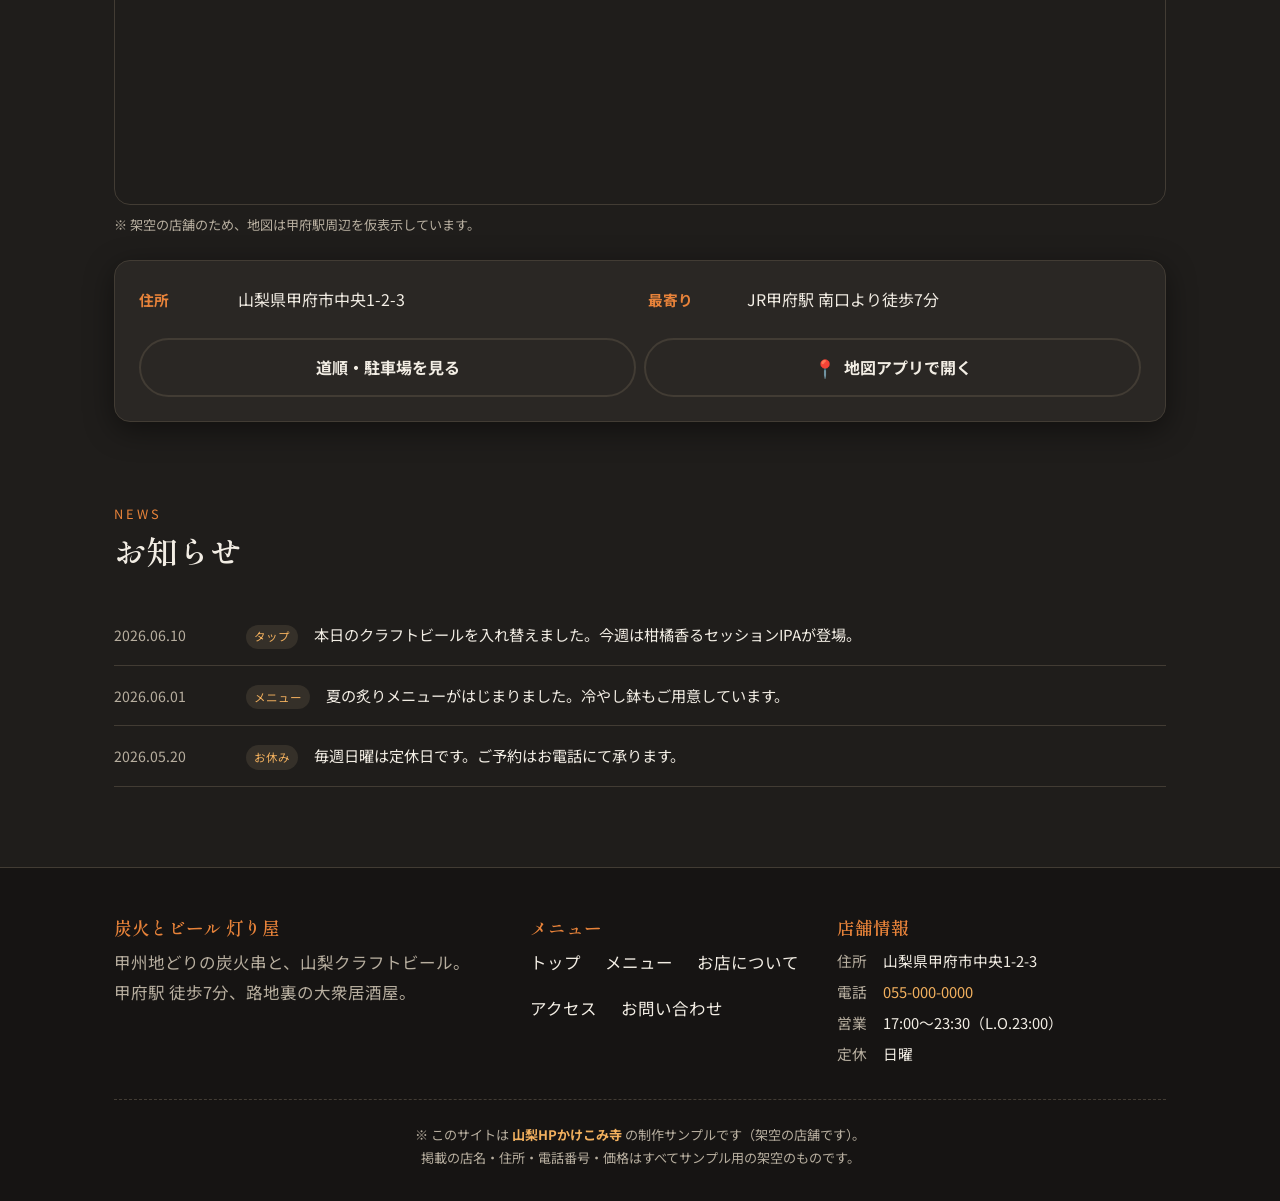
==== commit 1465f015: "地図をGoogleマップiframe埋め込みに修正（甲府駅周辺・高さ300px）" ====
--- a/index.html
+++ b/index.html
@@ -177,7 +177,8 @@
         <div class="map-embed">
           <iframe
             title="灯り屋 周辺地図（甲府駅周辺・仮表示）"
-            src="https://www.google.com/maps?q=%E7%94%B2%E5%BA%9C%E9%A7%85&output=embed"
+            src="https://www.google.com/maps/embed?pb=!1m18!1m12!1m3!1d3236.0!2d138.5685!3d35.6664!2m3!1f0!2f0!3f0!3m2!1i1024!2i768!4f13.1!3m3!1m2!1s0x0%3A0x0!2z5pSv5bqc6aeF!5e0!3m2!1sja!2sjp!4v1700000000000"
+            width="100%" height="300" style="border:0" allowfullscreen=""
             loading="lazy" referrerpolicy="no-referrer-when-downgrade"></iframe>
         </div>
         <p class="map-note">※ 架空の店舗のため、地図は甲府駅周辺を仮表示しています。</p>
--- a/assets/css/style.css
+++ b/assets/css/style.css
@@ -301,7 +301,7 @@
 
 /* 14. ===================================================================== */
 /* @parts: access-section（差し替え：地図iframe・住所・道順・駐車場） */
-.map-embed { position: relative; width: 100%; aspect-ratio: 16 / 10; border-radius: var(--radius-lg); overflow: hidden; border: 1px solid var(--color-line); }
+.map-embed { position: relative; width: 100%; height: 300px; border-radius: var(--radius-lg); overflow: hidden; border: 1px solid var(--color-line); }
 .map-embed iframe { position: absolute; inset: 0; width: 100%; height: 100%; border: 0; filter: saturate(.85) contrast(.95); }
 .map-note { font-size: .82rem; color: var(--color-text-mute); margin-top: var(--space-2); }
 .route-steps { display: grid; gap: var(--space-4); counter-reset: step; }
